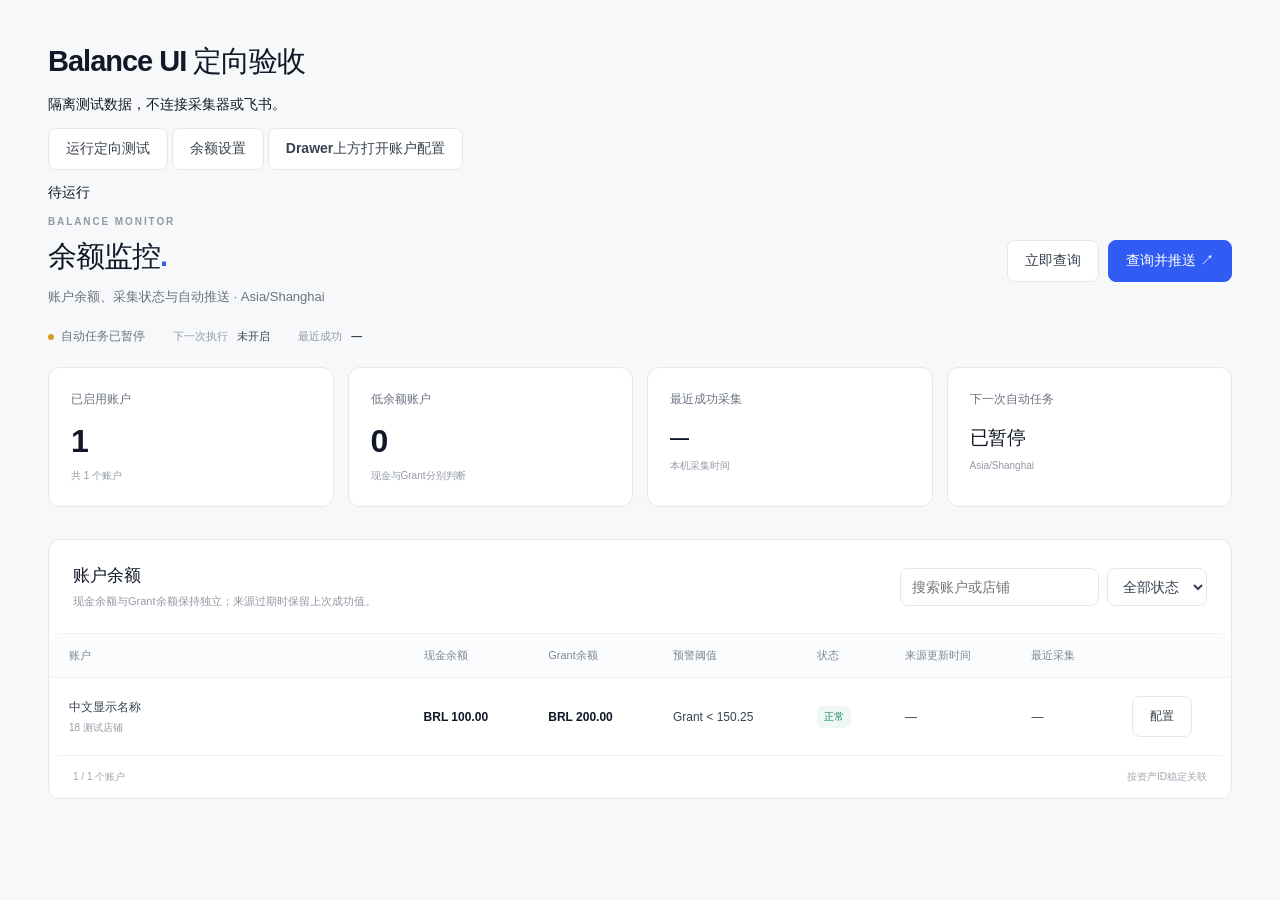
==== tests/balance_settings_ui.html @ 4e46c78a "Initialize retained Balance, Kalodata and AOV application" ====
<!doctype html>
<html lang="zh-CN"><meta charset="utf-8"><meta name="viewport" content="width=device-width,initial-scale=1">
<title>Balance UI isolated test</title><link rel="stylesheet" href="../static/style.css">
<body><main><h1>Balance UI 定向验收</h1><p>隔离测试数据，不连接采集器或飞书。</p>
<button id="run-tests">运行定向测试</button> <button id="settings">余额设置</button>
<button id="modal-over-drawer">Drawer上方打开账户配置</button><pre id="results">待运行</pre>
<div id="balance-root"></div></main><script type="module" src="./balance_settings_ui.mjs"></script></body></html>
---- static/style.css ----
:root{font-family:-apple-system,BlinkMacSystemFont,"Segoe UI","PingFang SC",sans-serif;color:#111827;background:#F7F8FA;font-synthesis:none;font-size:14px}
*{box-sizing:border-box}
body{margin:0}
button,input,select,textarea{font:inherit}
button{cursor:pointer;background:white;color:#374151;border:1px solid #E5E7EB;border-radius:8px;padding:11px 17px;font-weight:550;transition:background .15s}
button:hover{background:#f2f4f8}
button:disabled{opacity:.55;cursor:wait}
.primary{background:#315CF4;color:#fff;border-color:#315CF4}
.primary:hover{background:#244bdb}
a{color:inherit;text-decoration:none}
[hidden]{display:none!important}
.header{height:96px;max-width:1440px;margin:auto;padding:0 48px;display:flex;align-items:center;gap:60px;border-bottom:1px solid #e5e7eb}
.brand{display:flex;align-items:center;gap:13px}
.logo{font-size:35px;letter-spacing:-3px;font-weight:800}
.logo span,.title-dot{color:#315CF4}
.brand strong{font-size:19px;letter-spacing:-.5px;display:block}
.brand small{color:#6b7280;display:block;font-size:11px;margin-top:5px;letter-spacing:.3px}
nav{display:flex;gap:26px;height:100%;align-items:center}
nav a{font-size:13px;color:#6b7280;height:100%;display:flex;align-items:center;border-bottom:2px solid transparent}
nav a[aria-current]{color:#111827;border-color:#315cf4;font-weight:600}
.header-right{margin-left:auto;display:flex;align-items:center;gap:25px}
.status{display:inline-flex;align-items:center;gap:7px;font-size:12px;color:#6b7280;white-space:nowrap}
.status i{width:6px;height:6px;border-radius:50%;background:#a0a6b3}
.status.success i{background:#16a36a}
.status.warning i{background:#d99a22}
.status.error i{background:#d94b52}
.icon-button{border:0;background:transparent;padding:8px;font-size:13px}
.icon-button span{margin-left:9px}
main{max-width:1344px;padding:42px 48px 0;margin:auto}
.page-heading{display:flex;justify-content:space-between;align-items:center;margin-bottom:30px;gap:24px}
.eyebrow{font-size:10px;font-weight:650;letter-spacing:1.9px;color:#9299a5;margin:0 0 10px}
h1{font-size:29px;letter-spacing:-1px;font-weight:650;margin:0}
h2{font-size:17px;font-weight:650;margin:0}
h3{font-size:14px;margin:18px 0 12px}
.subtitle{color:#6b7280;margin:11px 0 0;font-size:13px}
.actions{display:flex;gap:9px}
.actions .primary span{margin-left:15px}
.card{background:white;border:1px solid #e5e7eb;border-radius:12px}
.metrics{display:grid;grid-template-columns:repeat(3,minmax(0,1fr));gap:18px}
.metric{padding:25px 26px 23px}
.metric strong{display:block;font-size:49px;font-weight:600;letter-spacing:-2px;line-height:1.25;margin:16px 0 13px;font-variant-numeric:tabular-nums}
.metric small{font-size:11px;color:#9299a5}
.section{margin-top:32px}
.estimated{font-size:9px!important;display:inline-block!important;font-weight:400;color:#aa7917!important;background:#fbf4e5;padding:3px 5px;border-radius:3px;margin-left:6px}
.matrix-heading{padding:24px;display:flex;align-items:center;justify-content:space-between}
.matrix-heading p{font-size:11px;color:#9299a5;margin:7px 0 0}
.check{display:flex!important;align-items:center;gap:7px;font-size:12px!important;color:#6b7280}
.check input{width:14px;height:14px;accent-color:#315cf4;margin:0}
.table-scroll{overflow-x:auto;width:100%;border-radius:12px}
table{border-collapse:separate;border-spacing:0;width:100%;text-align:left;font-size:12px;white-space:nowrap}
th{background:#fbfcfd;font-size:11px;color:#7f8795;font-weight:500;padding:14px 20px;border-top:1px solid #eef0f3;border-bottom:1px solid #eef0f3}
td{padding:18px 20px;border-bottom:1px solid #f0f1f4;color:#374151;font-variant-numeric:tabular-nums}
th:first-child,td:first-child{position:sticky;left:0;background:white;z-index:1;min-width:220px}
th:first-child{background:#fbfcfd}
.number{font-weight:600;color:#111827}
th button{border:0;padding:0;background:none;font-size:11px;color:inherit;font-weight:inherit}
.shop-name{max-width:295px;overflow:hidden;text-overflow:ellipsis}
.shop-name .rank{font-size:10px;color:#adb4c1;display:inline-block;min-width:29px}
.table-footer{display:flex;justify-content:space-between;padding:14px 24px;color:#a0a6b3;font-size:10px}
.empty{text-align:center;padding:43px 20px;color:#9ca3af;font-size:12px}
.empty h3{font-weight:500;color:#374151;font-size:14px;margin:16px 0 8px}
.empty p{margin:5px}
.empty span{font-size:11px}
.timing{display:flex;flex-wrap:wrap;gap:12px 30px;align-items:baseline;padding:24px 1px;color:#9299a5;font-size:11px}
.timing strong{color:#6b7280;font-weight:500;margin-left:7px}
.timing details{margin-left:auto;max-width:380px}
summary{cursor:pointer;color:#6b7280}
footer{margin-top:22px;border-top:1px solid #e5e7eb;display:flex;justify-content:space-between;align-items:center;gap:20px;padding:24px 0 28px;color:#a0a6b3;font-size:10px}
.brand-mini{font-size:17px;font-weight:600;color:#7b8391}
.brand-mini b{font-size:10px;margin-left:6px;font-weight:500}
.notice{padding:11px 15px;border-radius:8px;color:#8f6822;background:#fcf7ec;border:1px solid #f3e5c5;font-size:12px;margin-bottom:18px;line-height:1.7}
.notice.error{background:#fff5f5;color:#b3464e;border-color:#f5dcdf}
.drawer{position:fixed;left:auto;right:0;top:0;bottom:0;width:430px;max-width:100vw;max-height:100vh;height:100%;margin:0;border:0;border-left:1px solid #e5e7eb;padding:30px 28px;color:#111827}
.drawer::backdrop,.confirm::backdrop{background:rgba(17,24,39,.16)}
.drawer-title{display:flex;justify-content:space-between;align-items:center;margin-bottom:26px}
.drawer label:not(.check){display:block;font-size:12px;color:#6b7280;margin:16px 0 8px}
.drawer input:not([type=checkbox]),.drawer textarea,.drawer select{width:100%;border:1px solid #e5e7eb;border-radius:7px;padding:10px;margin-top:8px;color:#111827;background:white;outline:none}
.drawer input:focus,.drawer textarea:focus{border-color:#315cf4}
.drawer hr{border:0;border-top:1px solid #e5e7eb;margin:22px 0}
.schedule{display:flex;gap:20px;align-items:center;border:1px solid #e5e7eb;border-radius:8px;padding:15px;margin:15px 0 8px}
.schedule strong{font-size:26px;letter-spacing:-1px;font-weight:500}
.schedule span{font-size:11px;color:#6b7280;line-height:1.7}
.schedule small{color:#9ca3af}
.helper{font-size:11px;color:#9299a5;line-height:1.8}
.drawer details{font-size:12px;margin:20px 0}
.drawer-bottom{padding-top:18px;margin-top:20px;border-top:1px solid #e5e7eb}
.drawer-bottom>.primary{width:100%}
#settings-feedback{font-size:12px;color:#315cf4}
.confirm{border:1px solid #e5e7eb;border-radius:14px;padding:30px;max-width:440px;color:#111827}
.confirm h2{font-size:22px;margin-top:12px}
.confirm p{color:#6b7280;font-size:13px;line-height:1.8}
.confirm .actions{margin-top:25px;justify-content:flex-end}
#toast{position:fixed;bottom:30px;left:50%;transform:translateX(-50%);background:#111827;color:white;border-radius:8px;padding:12px 20px;font-size:12px;max-width:90vw}
@keyframes pulse{50%{opacity:.45}}
@media(max-width:900px){.header{padding:0 24px;gap:25px}
main{padding:30px 24px 0}
.header-right{gap:8px}
.brand small{display:none}
.metric strong{font-size:38px}
.metric{padding:20px}
.page-heading{align-items:flex-start}
h1{font-size:25px}
.timing details{margin-left:0}}
@media(max-width:620px){.header{height:78px;gap:14px}
nav{gap:12px}
.brand strong{font-size:15px}
.header-right .status{display:none}
main{padding:24px 16px 0}
.page-heading{display:block}
.actions{margin-top:20px}
.metrics{gap:8px}
.metric{padding:13px}
.metric strong{font-size:32px}
.metric small{font-size:9px}
.matrix-heading{padding:18px;gap:12px}
.matrix-heading p{display:none}
footer{align-items:flex-start;line-height:1.8}
.confirm{width:92vw}}
.metrics{grid-template-columns:repeat(4,minmax(0,1fr))}
@media(max-width:900px){.metrics{grid-template-columns:repeat(2,minmax(0,1fr))}}
.shop-name{width:40%;max-width:480px}
@media(max-width:700px){.shop-name{min-width:170px}
th,td{padding:14px 16px}}
.metrics{grid-template-columns:repeat(5,minmax(0,1fr));gap:14px}
.metric{padding:23px 21px}
.shop-name{width:30%;max-width:340px}
@media(max-width:1100px){.metrics{grid-template-columns:repeat(3,minmax(0,1fr))}}
@media(max-width:700px){.metrics{grid-template-columns:repeat(2,minmax(0,1fr))}
.metric{padding:17px}}
.drawer-bottom>.helper{margin:0 0 12px}
.drawer textarea:disabled{background:#fafbfc;color:#9299a5}
.drawer .schedule>label{margin:0;color:#9299a5;font-size:10px}
.drawer .schedule input[type=time]{width:128px;border:0;padding:0;margin:5px 0 0;background:transparent;font-size:26px;letter-spacing:-1px;font-weight:500;color:#111827}
.drawer .schedule input[type=time]:focus{border:0;outline:0}
.balance-metrics{display:grid;grid-template-columns:repeat(4,minmax(0,1fr));gap:14px;margin-top:18px}
.balance-metric{padding:22px}
.balance-metric>span{color:#6b7280;font-size:12px}
.balance-metric>strong{display:block;font-size:32px;line-height:1.2;margin:14px 0 8px;letter-spacing:-1px;font-weight:600;white-space:nowrap;overflow:hidden;text-overflow:ellipsis}
.balance-metric>small{display:block;color:#9299a5;font-size:10px;line-height:1.6}
@media(max-width:1120px){.balance-metrics{grid-template-columns:repeat(2,minmax(0,1fr))}}
@media(max-width:700px){.balance-metrics{grid-template-columns:1fr 1fr}}
.balance-account-modal{width:600px;max-width:calc(100vw - 48px);max-height:80vh;padding:0;overflow:hidden;inset:0;margin:auto}
.balance-account-modal form{display:flex;flex-direction:column;max-height:80vh;min-height:0}
.balance-account-header{display:flex;align-items:flex-start;justify-content:space-between;gap:16px;padding:24px 28px 20px;border-bottom:1px solid #e5e7eb;flex-shrink:0}
.balance-account-header>div{min-width:0}
.balance-account-header .eyebrow{margin-bottom:8px}
.balance-account-header h2{font-size:20px;margin:0;letter-spacing:-.4px}
.balance-account-header #balance-account-name{font-size:12px;line-height:1.5;color:#6b7280;margin:10px 0 4px;overflow-wrap:anywhere;display:-webkit-box;-webkit-line-clamp:2;-webkit-box-orient:vertical;overflow:hidden}
#balance-account-id{font-size:11px;color:#9299a5;font-variant-numeric:tabular-nums;overflow-wrap:anywhere}
.balance-account-body{min-height:0;overflow-y:auto;overflow-x:hidden;padding:24px 28px;overscroll-behavior:contain}
.balance-account-section+.balance-account-section{margin-top:24px}
.balance-account-section h3{font-size:12px;font-weight:600;color:#6b7280;margin:0 0 12px}
.balance-account-toggle{display:flex;align-items:center;justify-content:space-between;gap:16px;padding:11px 0;border-bottom:1px solid #eff0f3;cursor:pointer}
.balance-account-toggle:first-child{padding-top:0}
.balance-account-toggle:last-child{border-bottom:0;padding-bottom:0}
.balance-account-toggle strong{display:block;font-size:13px;font-weight:500;color:#374151}
.balance-account-toggle small{display:block;font-size:11px;color:#9299a5;margin-top:4px;line-height:1.5}
.balance-account-toggle input{appearance:none;flex-shrink:0;width:34px;height:20px;margin:0;border:0;border-radius:20px;background:#d9dde5;position:relative;cursor:pointer;transition:background .15s}
.balance-account-toggle input:before{content:"";position:absolute;top:3px;left:3px;width:14px;height:14px;border-radius:50%;background:#fff;transition:transform .15s}
.balance-account-toggle input:checked{background:#315cf4}
.balance-account-toggle input:checked:before{transform:translateX(14px)}
.balance-account-toggle input:focus-visible{outline:2px solid #315cf4;outline-offset:3px}
.balance-account-grid{display:grid;grid-template-columns:minmax(0,1fr) minmax(0,1fr);gap:16px;border:0;padding:0;margin:0;min-width:0}
.balance-account-wide{grid-column:1/-1}
.balance-account-grid label{display:flex;flex-direction:column;gap:8px;min-width:0;font-size:12px;font-weight:550;color:#374151}
.balance-account-grid input,.balance-account-grid select{width:100%;min-width:0;height:42px;border:1px solid #e5e7eb;border-radius:8px;padding:10px 12px;background:#fff;color:#111827;font-size:13px;font-weight:400;outline:none}
.balance-account-grid input:focus,.balance-account-grid select:focus{border-color:#315cf4}
.balance-account-grid:disabled{opacity:.6}
.balance-account-grid :disabled{background:#f7f8fa;color:#6b7280;cursor:not-allowed}
.balance-account-grid input[aria-invalid=true]{border-color:#d94b52}
.balance-field-error{font-size:11px;font-weight:400;color:#d94b52;line-height:1.6}
.balance-account-section .helper{font-size:11px;margin:10px 0 0;line-height:1.7;color:#9299a5}
.balance-account-note{border-top:1px solid #eff0f3;padding-top:18px}
.balance-account-note h3{margin-bottom:0}
.balance-account-footer{flex-shrink:0;display:flex;justify-content:flex-end;gap:10px;margin:0;padding:18px 28px;border-top:1px solid #e5e7eb;background:#fff}
@media(max-width:560px){.balance-account-grid{grid-template-columns:minmax(0,1fr)}
.balance-account-header{padding:20px}
.balance-account-body{padding:20px}
.balance-account-footer{padding:16px 20px}
.balance-account-modal{width:calc(100vw - 48px)}}
.balance-status-line{display:flex;flex-wrap:wrap;align-items:center;gap:12px 28px;color:#9299a5;font-size:11px;margin:-8px 0 22px}
.balance-status-line strong{color:#374151;font-weight:550;margin-left:6px}
.balance-metrics{display:grid;grid-template-columns:repeat(4,minmax(0,1fr));gap:14px}
.balance-time-metric{font-size:19px!important;letter-spacing:-.3px!important;margin-top:19px!important}
.balance-panel{overflow:hidden}
.balance-tools{display:flex;gap:8px}
.balance-tools input,.balance-tools select{border:1px solid #e5e7eb;border-radius:8px;padding:9px 11px;background:#fff;color:#374151}
.balance-table .shop-name strong,.balance-table .shop-name small{display:block}
.balance-table .shop-name small{color:#9299a5;margin-top:5px;font-size:10px}
.module-badge{display:inline-flex;padding:4px 7px;border-radius:6px;background:#f3f4f6;color:#6b7280;font-size:10px}
.module-badge.success{background:#edf8f3;color:#16845a}
.module-badge.error{background:#fff0f1;color:#ba3f49}
.balance-settings-drawer{overflow-y:auto}
.balance-settings-drawer .drawer-bottom{display:flex;gap:8px;justify-content:flex-end}
.balance-readonly,.kalodata-setting-status{display:grid;grid-template-columns:1fr auto;gap:10px 18px;margin:14px 0;padding:13px;border:1px solid #eef0f3;border-radius:8px;font-size:11px;color:#7f8795}
.balance-readonly strong,.kalodata-setting-status strong{color:#374151;font-weight:550;text-align:right}
.kalodata-page-range{display:grid;grid-template-columns:1fr 1fr;gap:12px}
.kalodata-module{margin-top:0}
.drawer{overflow-y:auto}
@media(max-width:1180px){.header{gap:30px;padding-left:28px;padding-right:28px}
.header nav{gap:16px}
.header-right{gap:12px}
.balance-metrics{grid-template-columns:repeat(2,minmax(0,1fr))}}
@media(max-width:820px){.header{height:auto;min-height:96px;flex-wrap:wrap;padding-top:15px;padding-bottom:0}
.header nav{order:3;width:100%;height:42px;overflow-x:auto}
.balance-tools{display:grid}
.balance-metrics{grid-template-columns:1fr 1fr}}
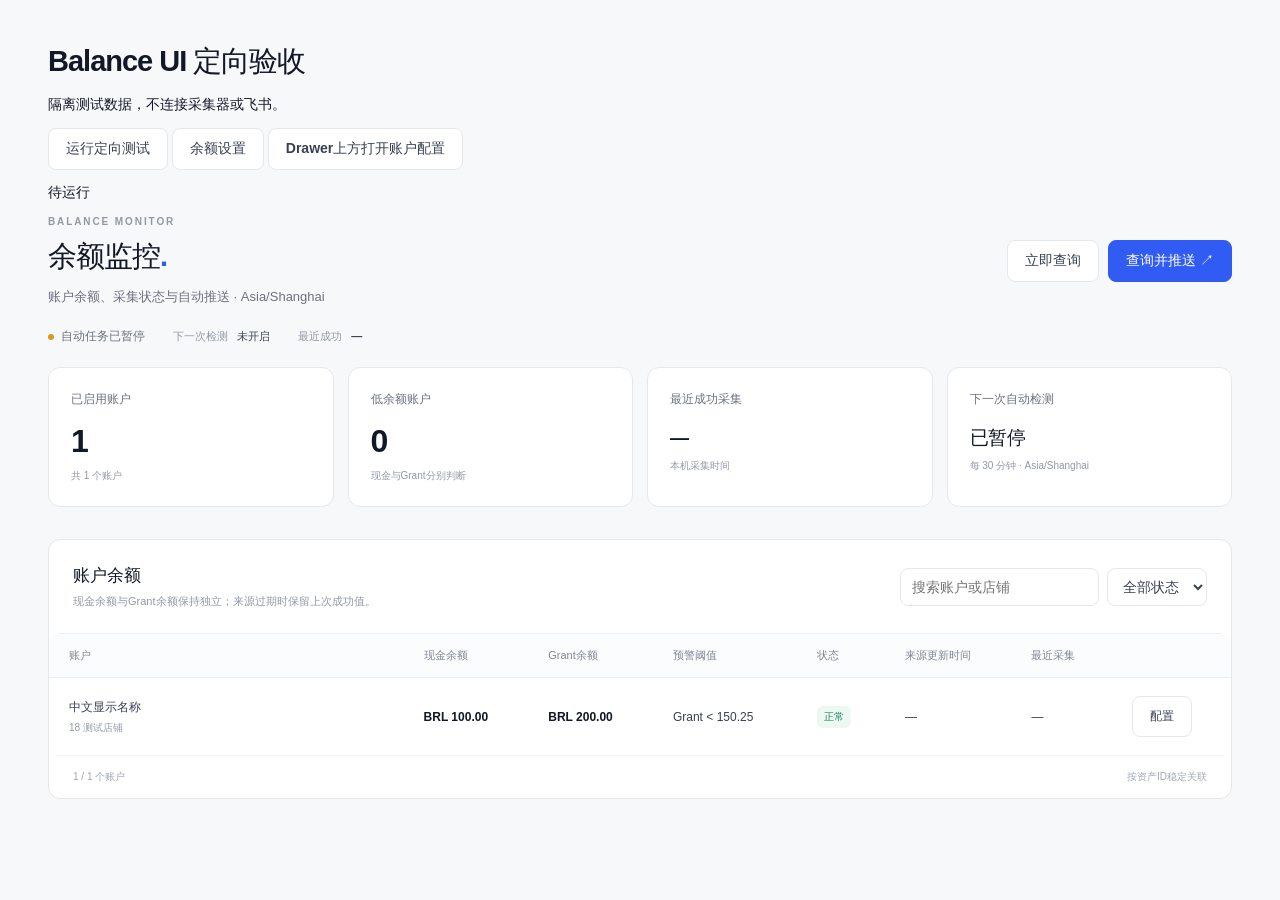
==== commit 6f6690b3: "Split Finance and Materials workstations and add daily API quota monitoring" ====
--- a/tests/balance_settings_ui.html
+++ b/tests/balance_settings_ui.html
@@ -1,6 +1,6 @@
 <!doctype html>
 <html lang="zh-CN"><meta charset="utf-8"><meta name="viewport" content="width=device-width,initial-scale=1">
-<title>Balance UI isolated test</title><link rel="stylesheet" href="../static/style.css">
+<title>Balance UI isolated test</title><link rel="stylesheet" href="../static/finance/style.css">
 <body><main><h1>Balance UI 定向验收</h1><p>隔离测试数据，不连接采集器或飞书。</p>
 <button id="run-tests">运行定向测试</button> <button id="settings">余额设置</button>
 <button id="modal-over-drawer">Drawer上方打开账户配置</button><pre id="results">待运行</pre>
--- a/static/finance/style.css
+++ b/static/finance/style.css
@@ -0,0 +1,210 @@
+:root{font-family:-apple-system,BlinkMacSystemFont,"Segoe UI","PingFang SC",sans-serif;color:#111827;background:#F7F8FA;font-synthesis:none;font-size:14px}
+*{box-sizing:border-box}
+body{margin:0}
+button,input,select,textarea{font:inherit}
+button{cursor:pointer;background:white;color:#374151;border:1px solid #E5E7EB;border-radius:8px;padding:11px 17px;font-weight:550;transition:background .15s}
+button:hover{background:#f2f4f8}
+button:disabled{opacity:.55;cursor:wait}
+.primary{background:#315CF4;color:#fff;border-color:#315CF4}
+.primary:hover{background:#244bdb}
+a{color:inherit;text-decoration:none}
+[hidden]{display:none!important}
+.header{height:96px;max-width:1440px;margin:auto;padding:0 48px;display:flex;align-items:center;gap:60px;border-bottom:1px solid #e5e7eb}
+.brand{display:flex;align-items:center;gap:13px}
+.logo{font-size:35px;letter-spacing:-3px;font-weight:800}
+.logo span,.title-dot{color:#315CF4}
+.brand strong{font-size:19px;letter-spacing:-.5px;display:block}
+.brand small{color:#6b7280;display:block;font-size:11px;margin-top:5px;letter-spacing:.3px}
+nav{display:flex;gap:26px;height:100%;align-items:center}
+nav a{font-size:13px;color:#6b7280;height:100%;display:flex;align-items:center;border-bottom:2px solid transparent}
+nav a[aria-current]{color:#111827;border-color:#315cf4;font-weight:600}
+.header-right{margin-left:auto;display:flex;align-items:center;gap:25px}
+.status{display:inline-flex;align-items:center;gap:7px;font-size:12px;color:#6b7280;white-space:nowrap}
+.status i{width:6px;height:6px;border-radius:50%;background:#a0a6b3}
+.status.success i{background:#16a36a}
+.status.warning i{background:#d99a22}
+.status.error i{background:#d94b52}
+.icon-button{border:0;background:transparent;padding:8px;font-size:13px}
+.icon-button span{margin-left:9px}
+main{max-width:1344px;padding:42px 48px 0;margin:auto}
+.page-heading{display:flex;justify-content:space-between;align-items:center;margin-bottom:30px;gap:24px}
+.eyebrow{font-size:10px;font-weight:650;letter-spacing:1.9px;color:#9299a5;margin:0 0 10px}
+h1{font-size:29px;letter-spacing:-1px;font-weight:650;margin:0}
+h2{font-size:17px;font-weight:650;margin:0}
+h3{font-size:14px;margin:18px 0 12px}
+.subtitle{color:#6b7280;margin:11px 0 0;font-size:13px}
+.actions{display:flex;gap:9px}
+.actions .primary span{margin-left:15px}
+.card{background:white;border:1px solid #e5e7eb;border-radius:12px}
+.metrics{display:grid;grid-template-columns:repeat(3,minmax(0,1fr));gap:18px}
+.metric{padding:25px 26px 23px}
+.metric strong{display:block;font-size:49px;font-weight:600;letter-spacing:-2px;line-height:1.25;margin:16px 0 13px;font-variant-numeric:tabular-nums}
+.metric small{font-size:11px;color:#9299a5}
+.section{margin-top:32px}
+.estimated{font-size:9px!important;display:inline-block!important;font-weight:400;color:#aa7917!important;background:#fbf4e5;padding:3px 5px;border-radius:3px;margin-left:6px}
+.matrix-heading{padding:24px;display:flex;align-items:center;justify-content:space-between}
+.matrix-heading p{font-size:11px;color:#9299a5;margin:7px 0 0}
+.check{display:flex!important;align-items:center;gap:7px;font-size:12px!important;color:#6b7280}
+.check input{width:14px;height:14px;accent-color:#315cf4;margin:0}
+.table-scroll{overflow-x:auto;width:100%;border-radius:12px}
+table{border-collapse:separate;border-spacing:0;width:100%;text-align:left;font-size:12px;white-space:nowrap}
+th{background:#fbfcfd;font-size:11px;color:#7f8795;font-weight:500;padding:14px 20px;border-top:1px solid #eef0f3;border-bottom:1px solid #eef0f3}
+td{padding:18px 20px;border-bottom:1px solid #f0f1f4;color:#374151;font-variant-numeric:tabular-nums}
+th:first-child,td:first-child{position:sticky;left:0;background:white;z-index:1;min-width:220px}
+th:first-child{background:#fbfcfd}
+.number{font-weight:600;color:#111827}
+th button{border:0;padding:0;background:none;font-size:11px;color:inherit;font-weight:inherit}
+.shop-name{max-width:295px;overflow:hidden;text-overflow:ellipsis}
+.shop-name .rank{font-size:10px;color:#adb4c1;display:inline-block;min-width:29px}
+.table-footer{display:flex;justify-content:space-between;padding:14px 24px;color:#a0a6b3;font-size:10px}
+.empty{text-align:center;padding:43px 20px;color:#9ca3af;font-size:12px}
+.empty h3{font-weight:500;color:#374151;font-size:14px;margin:16px 0 8px}
+.empty p{margin:5px}
+.empty span{font-size:11px}
+.timing{display:flex;flex-wrap:wrap;gap:12px 30px;align-items:baseline;padding:24px 1px;color:#9299a5;font-size:11px}
+.timing strong{color:#6b7280;font-weight:500;margin-left:7px}
+.timing details{margin-left:auto;max-width:380px}
+summary{cursor:pointer;color:#6b7280}
+footer{margin-top:22px;border-top:1px solid #e5e7eb;display:flex;justify-content:space-between;align-items:center;gap:20px;padding:24px 0 28px;color:#a0a6b3;font-size:10px}
+.brand-mini{font-size:17px;font-weight:600;color:#7b8391}
+.brand-mini b{font-size:10px;margin-left:6px;font-weight:500}
+.notice{padding:11px 15px;border-radius:8px;color:#8f6822;background:#fcf7ec;border:1px solid #f3e5c5;font-size:12px;margin-bottom:18px;line-height:1.7}
+.notice.error{background:#fff5f5;color:#b3464e;border-color:#f5dcdf}
+.drawer{position:fixed;left:auto;right:0;top:0;bottom:0;width:430px;max-width:100vw;max-height:100vh;height:100%;margin:0;border:0;border-left:1px solid #e5e7eb;padding:30px 28px;color:#111827}
+.drawer::backdrop,.confirm::backdrop{background:rgba(17,24,39,.16)}
+.drawer-title{display:flex;justify-content:space-between;align-items:center;margin-bottom:26px}
+.drawer label:not(.check){display:block;font-size:12px;color:#6b7280;margin:16px 0 8px}
+.drawer input:not([type=checkbox]),.drawer textarea,.drawer select{width:100%;border:1px solid #e5e7eb;border-radius:7px;padding:10px;margin-top:8px;color:#111827;background:white;outline:none}
+.drawer input:focus,.drawer textarea:focus{border-color:#315cf4}
+.drawer hr{border:0;border-top:1px solid #e5e7eb;margin:22px 0}
+.schedule{display:flex;gap:20px;align-items:center;border:1px solid #e5e7eb;border-radius:8px;padding:15px;margin:15px 0 8px}
+.schedule strong{font-size:26px;letter-spacing:-1px;font-weight:500}
+.schedule span{font-size:11px;color:#6b7280;line-height:1.7}
+.schedule small{color:#9ca3af}
+.helper{font-size:11px;color:#9299a5;line-height:1.8}
+.drawer details{font-size:12px;margin:20px 0}
+.drawer-bottom{padding-top:18px;margin-top:20px;border-top:1px solid #e5e7eb}
+.drawer-bottom>.primary{width:100%}
+#settings-feedback{font-size:12px;color:#315cf4}
+.confirm{border:1px solid #e5e7eb;border-radius:14px;padding:30px;max-width:440px;color:#111827}
+.confirm h2{font-size:22px;margin-top:12px}
+.confirm p{color:#6b7280;font-size:13px;line-height:1.8}
+.confirm .actions{margin-top:25px;justify-content:flex-end}
+#toast{position:fixed;bottom:30px;left:50%;transform:translateX(-50%);background:#111827;color:white;border-radius:8px;padding:12px 20px;font-size:12px;max-width:90vw}
+@keyframes pulse{50%{opacity:.45}}
+@media(max-width:900px){.header{padding:0 24px;gap:25px}
+main{padding:30px 24px 0}
+.header-right{gap:8px}
+.brand small{display:none}
+.metric strong{font-size:38px}
+.metric{padding:20px}
+.page-heading{align-items:flex-start}
+h1{font-size:25px}
+.timing details{margin-left:0}}
+@media(max-width:620px){.header{height:78px;gap:14px}
+nav{gap:12px}
+.brand strong{font-size:15px}
+.header-right .status{display:none}
+main{padding:24px 16px 0}
+.page-heading{display:block}
+.actions{margin-top:20px}
+.metrics{gap:8px}
+.metric{padding:13px}
+.metric strong{font-size:32px}
+.metric small{font-size:9px}
+.matrix-heading{padding:18px;gap:12px}
+.matrix-heading p{display:none}
+footer{align-items:flex-start;line-height:1.8}
+.confirm{width:92vw}}
+.metrics{grid-template-columns:repeat(4,minmax(0,1fr))}
+@media(max-width:900px){.metrics{grid-template-columns:repeat(2,minmax(0,1fr))}}
+.shop-name{width:40%;max-width:480px}
+@media(max-width:700px){.shop-name{min-width:170px}
+th,td{padding:14px 16px}}
+.metrics{grid-template-columns:repeat(5,minmax(0,1fr));gap:14px}
+.metric{padding:23px 21px}
+.shop-name{width:30%;max-width:340px}
+@media(max-width:1100px){.metrics{grid-template-columns:repeat(3,minmax(0,1fr))}}
+@media(max-width:700px){.metrics{grid-template-columns:repeat(2,minmax(0,1fr))}
+.metric{padding:17px}}
+.drawer-bottom>.helper{margin:0 0 12px}
+.drawer textarea:disabled{background:#fafbfc;color:#9299a5}
+.drawer .schedule>label{margin:0;color:#9299a5;font-size:10px}
+.drawer .schedule input[type=time]{width:128px;border:0;padding:0;margin:5px 0 0;background:transparent;font-size:26px;letter-spacing:-1px;font-weight:500;color:#111827}
+.drawer .schedule input[type=time]:focus{border:0;outline:0}
+.balance-metrics{display:grid;grid-template-columns:repeat(4,minmax(0,1fr));gap:14px;margin-top:18px}
+.balance-metric{padding:22px}
+.balance-metric>span{color:#6b7280;font-size:12px}
+.balance-metric>strong{display:block;font-size:32px;line-height:1.2;margin:14px 0 8px;letter-spacing:-1px;font-weight:600;white-space:nowrap;overflow:hidden;text-overflow:ellipsis}
+.balance-metric>small{display:block;color:#9299a5;font-size:10px;line-height:1.6}
+@media(max-width:1120px){.balance-metrics{grid-template-columns:repeat(2,minmax(0,1fr))}}
+@media(max-width:700px){.balance-metrics{grid-template-columns:1fr 1fr}}
+.balance-account-modal{width:600px;max-width:calc(100vw - 48px);max-height:80vh;padding:0;overflow:hidden;inset:0;margin:auto}
+.balance-account-modal form{display:flex;flex-direction:column;max-height:80vh;min-height:0}
+.balance-account-header{display:flex;align-items:flex-start;justify-content:space-between;gap:16px;padding:24px 28px 20px;border-bottom:1px solid #e5e7eb;flex-shrink:0}
+.balance-account-header>div{min-width:0}
+.balance-account-header .eyebrow{margin-bottom:8px}
+.balance-account-header h2{font-size:20px;margin:0;letter-spacing:-.4px}
+.balance-account-header #balance-account-name{font-size:12px;line-height:1.5;color:#6b7280;margin:10px 0 4px;overflow-wrap:anywhere;display:-webkit-box;-webkit-line-clamp:2;-webkit-box-orient:vertical;overflow:hidden}
+#balance-account-id{font-size:11px;color:#9299a5;font-variant-numeric:tabular-nums;overflow-wrap:anywhere}
+.balance-account-body{min-height:0;overflow-y:auto;overflow-x:hidden;padding:24px 28px;overscroll-behavior:contain}
+.balance-account-section+.balance-account-section{margin-top:24px}
+.balance-account-section h3{font-size:12px;font-weight:600;color:#6b7280;margin:0 0 12px}
+.balance-account-toggle{display:flex;align-items:center;justify-content:space-between;gap:16px;padding:11px 0;border-bottom:1px solid #eff0f3;cursor:pointer}
+.balance-account-toggle:first-child{padding-top:0}
+.balance-account-toggle:last-child{border-bottom:0;padding-bottom:0}
+.balance-account-toggle strong{display:block;font-size:13px;font-weight:500;color:#374151}
+.balance-account-toggle small{display:block;font-size:11px;color:#9299a5;margin-top:4px;line-height:1.5}
+.balance-account-toggle input{appearance:none;flex-shrink:0;width:34px;height:20px;margin:0;border:0;border-radius:20px;background:#d9dde5;position:relative;cursor:pointer;transition:background .15s}
+.balance-account-toggle input:before{content:"";position:absolute;top:3px;left:3px;width:14px;height:14px;border-radius:50%;background:#fff;transition:transform .15s}
+.balance-account-toggle input:checked{background:#315cf4}
+.balance-account-toggle input:checked:before{transform:translateX(14px)}
+.balance-account-toggle input:focus-visible{outline:2px solid #315cf4;outline-offset:3px}
+.balance-account-grid{display:grid;grid-template-columns:minmax(0,1fr) minmax(0,1fr);gap:16px;border:0;padding:0;margin:0;min-width:0}
+.balance-account-wide{grid-column:1/-1}
+.balance-account-grid label{display:flex;flex-direction:column;gap:8px;min-width:0;font-size:12px;font-weight:550;color:#374151}
+.balance-account-grid input,.balance-account-grid select{width:100%;min-width:0;height:42px;border:1px solid #e5e7eb;border-radius:8px;padding:10px 12px;background:#fff;color:#111827;font-size:13px;font-weight:400;outline:none}
+.balance-account-grid input:focus,.balance-account-grid select:focus{border-color:#315cf4}
+.balance-account-grid:disabled{opacity:.6}
+.balance-account-grid :disabled{background:#f7f8fa;color:#6b7280;cursor:not-allowed}
+.balance-account-grid input[aria-invalid=true]{border-color:#d94b52}
+.balance-field-error{font-size:11px;font-weight:400;color:#d94b52;line-height:1.6}
+.balance-account-section .helper{font-size:11px;margin:10px 0 0;line-height:1.7;color:#9299a5}
+.balance-account-note{border-top:1px solid #eff0f3;padding-top:18px}
+.balance-account-note h3{margin-bottom:0}
+.balance-account-footer{flex-shrink:0;display:flex;justify-content:flex-end;gap:10px;margin:0;padding:18px 28px;border-top:1px solid #e5e7eb;background:#fff}
+@media(max-width:560px){.balance-account-grid{grid-template-columns:minmax(0,1fr)}
+.balance-account-header{padding:20px}
+.balance-account-body{padding:20px}
+.balance-account-footer{padding:16px 20px}
+.balance-account-modal{width:calc(100vw - 48px)}}
+.balance-status-line{display:flex;flex-wrap:wrap;align-items:center;gap:12px 28px;color:#9299a5;font-size:11px;margin:-8px 0 22px}
+.balance-status-line strong{color:#374151;font-weight:550;margin-left:6px}
+.balance-metrics{display:grid;grid-template-columns:repeat(4,minmax(0,1fr));gap:14px}
+.balance-time-metric{font-size:19px!important;letter-spacing:-.3px!important;margin-top:19px!important}
+.balance-panel{overflow:hidden}
+.balance-tools{display:flex;gap:8px}
+.balance-tools input,.balance-tools select{border:1px solid #e5e7eb;border-radius:8px;padding:9px 11px;background:#fff;color:#374151}
+.balance-table .shop-name strong,.balance-table .shop-name small{display:block}
+.balance-table .shop-name small{color:#9299a5;margin-top:5px;font-size:10px}
+.module-badge{display:inline-flex;padding:4px 7px;border-radius:6px;background:#f3f4f6;color:#6b7280;font-size:10px}
+.module-badge.success{background:#edf8f3;color:#16845a}
+.module-badge.error{background:#fff0f1;color:#ba3f49}
+.balance-settings-drawer{overflow-y:auto}
+.balance-settings-drawer .drawer-bottom{display:flex;gap:8px;justify-content:flex-end}
+.balance-readonly,.kalodata-setting-status{display:grid;grid-template-columns:1fr auto;gap:10px 18px;margin:14px 0;padding:13px;border:1px solid #eef0f3;border-radius:8px;font-size:11px;color:#7f8795}
+.balance-readonly strong,.kalodata-setting-status strong{color:#374151;font-weight:550;text-align:right}
+.kalodata-page-range{display:grid;grid-template-columns:1fr 1fr;gap:12px}
+.kalodata-module{margin-top:0}
+.drawer{overflow-y:auto}
+@media(max-width:1180px){.header{gap:30px;padding-left:28px;padding-right:28px}
+.header nav{gap:16px}
+.header-right{gap:12px}
+.balance-metrics{grid-template-columns:repeat(2,minmax(0,1fr))}}
+@media(max-width:820px){.header{height:auto;min-height:96px;flex-wrap:wrap;padding-top:15px;padding-bottom:0}
+.header nav{order:3;width:100%;height:42px;overflow-x:auto}
+.balance-tools{display:grid}
+.balance-metrics{grid-template-columns:1fr 1fr}}
+.quota-grid{display:grid;grid-template-columns:repeat(2,minmax(0,1fr));gap:24px;margin:28px 0}.quota-card{padding:28px;min-width:0}.quota-account{overflow-wrap:anywhere;color:var(--muted,#778195);min-height:40px}.quota-value{font-size:38px;font-weight:700;margin-top:24px}.quota-value small{font-size:16px;font-weight:500}.quota-dates{display:grid;grid-template-columns:88px 1fr;gap:12px;color:#6d778a;font-size:13px;margin:28px 0}.quota-dates dd{margin:0}.quota-dialog{width:min(600px,calc(100vw - 32px));max-height:85vh;padding:24px;overflow:auto}.quota-dialog form{display:grid;gap:18px}.quota-dialog label:not(.check){display:grid;gap:8px}.quota-history{overflow:auto;max-height:65vh}.quota-history td{padding:14px 8px}.quota-history table{width:100%}@media(max-width:760px){.quota-grid{grid-template-columns:1fr}.quota-card{padding:20px}.quota-dialog{padding:18px}.quota-value{font-size:32px}}
+
+.quota-card .matrix-heading{padding:0;margin-bottom:16px}.quota-account{margin:0 0 18px}.quota-value{margin-top:20px}
